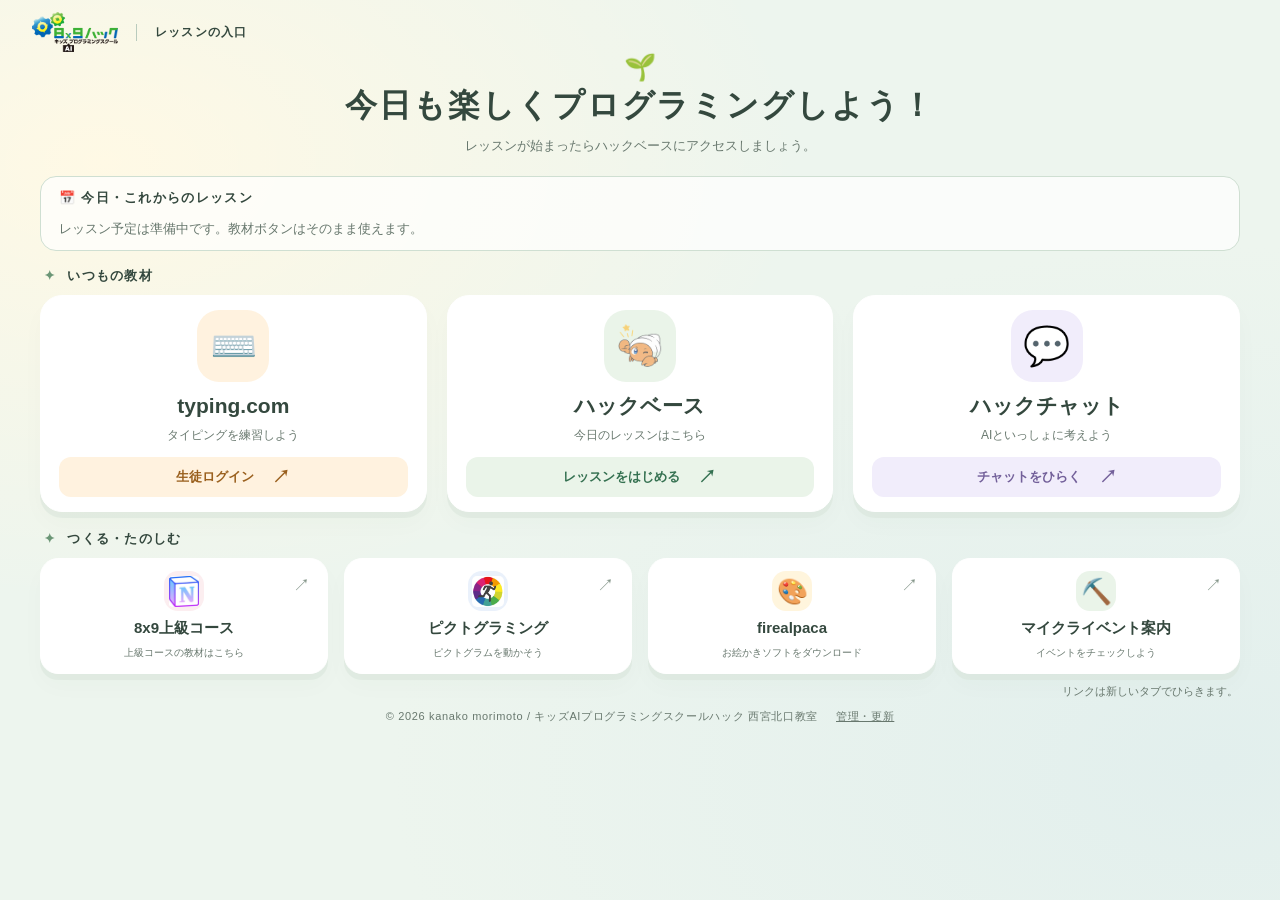
==== index.html @ 85247eb0 "Replace secondary links with advanced course and pictogramming" ====
<!doctype html>
<html lang="ja">
<head>
  <meta charset="utf-8">
  <meta name="viewport" content="width=device-width, initial-scale=1">
  <meta name="theme-color" content="#edf5ee">
  <title>レッスンの入口 | 8×9</title>
  <link rel="stylesheet" href="style.css?v=20261023-links">
  <script src="lessons.js" defer></script>
</head>
<body class="lesson-home">
  <header class="site-header"><span class="brand"><img class="brand-logo" src="img/logo_new_ver1b.png" alt="ハック キッズプログラミングスクール"><span class="brand-label">レッスンの入口</span></span></header>
  <main>
    <div class="welcome">
      <span class="welcome-icon" aria-hidden="true">🌱</span>
      <h1>今日も楽しく<span>プログラミングしよう！</span></h1>
      <p>レッスンが始まったらハックベースにアクセスしましょう。</p>
    </div>
    <section class="lesson-panel" aria-labelledby="lesson-heading">
      <div class="lesson-panel-heading"><h2 id="lesson-heading">📅 今日・これからのレッスン</h2><span id="lesson-updated"></span></div>
      <div id="lesson-content" aria-live="polite"><p>予定を確認しています…</p></div>
      <noscript><p>予定の表示にはJavaScriptを有効にしてください。</p></noscript>
    </section>
    <section aria-labelledby="main-heading">
      <h2 id="main-heading"><span aria-hidden="true">✦</span> いつもの教材</h2>
      <div class="main-grid">
        <a class="card main-card orange" href="https://www.typing.com/student/login" target="_blank" rel="noopener noreferrer">
          <span class="card-icon" aria-hidden="true">⌨️</span><h3>typing.com</h3><p>タイピングを練習しよう</p><span class="card-action">生徒ログイン <span aria-hidden="true">↗</span></span>
        </a>
        <a class="card main-card green" href="https://8x9base.com/lesson-entry" target="_blank" rel="noopener noreferrer">
          <span class="card-icon" aria-hidden="true"><img class="hakkun-icon" src="img/hakkun_wink.png" alt=""></span><h3>ハックベース</h3><p>今日のレッスンはこちら</p><span class="card-action">レッスンをはじめる <span aria-hidden="true">↗</span></span>
        </a>
        <a class="card main-card purple" href="https://dev-8x9-ai.whole.jp/login" target="_blank" rel="noopener noreferrer">
          <span class="card-icon" aria-hidden="true">💬</span><h3>ハックチャット</h3><p>AIといっしょに考えよう</p><span class="card-action">チャットをひらく <span aria-hidden="true">↗</span></span>
        </a>
      </div>
    </section>
    <section class="tools" aria-labelledby="tools-heading">
      <h2 id="tools-heading"><span aria-hidden="true">✦</span> つくる・たのしむ</h2>
      <div class="sub-grid">
        <a class="card sub-card" href="https://8x9.notion.site/8x9-9d2c09c50df047fd9d2779629bd6be53?pvs=143" target="_blank" rel="noopener noreferrer"><span class="sub-icon pink" aria-hidden="true"><img src="img/notion.jpg" alt=""></span><h3>8x9上級コース</h3><p>上級コースの教材はこちら</p><span class="sub-arrow" aria-hidden="true">↗</span></a>
        <a class="card sub-card" href="https://pictogramming.org/toppage/" target="_blank" rel="noopener noreferrer"><span class="sub-icon blue" aria-hidden="true"><img src="img/Pictagramming.png" alt=""></span><h3>ピクトグラミング</h3><p>ピクトグラムを動かそう</p><span class="sub-arrow" aria-hidden="true">↗</span></a>
        <a class="card sub-card" href="https://firealpaca.com/ja/download/" target="_blank" rel="noopener noreferrer"><span class="sub-icon yellow" aria-hidden="true">🎨</span><h3>firealpaca</h3><p>お絵かきソフトをダウンロード</p><span class="sub-arrow" aria-hidden="true">↗</span></a>
        <a class="card sub-card" href="https://em.8x9.jp/events/18" target="_blank" rel="noopener noreferrer"><span class="sub-icon green" aria-hidden="true">⛏️</span><h3>マイクライベント案内</h3><p>イベントをチェックしよう</p><span class="sub-arrow" aria-hidden="true">↗</span></a>
      </div>
    </section>
    <p class="tab-note">リンクは新しいタブでひらきます。</p>
  </main>
  <footer>© 2026 kanako morimoto / キッズAIプログラミングスクールハック 西宮北口教室<a class="admin-link" href="admin.html">管理・更新</a></footer>
</body>
</html>
---- style.css ----
/* 色や余白の共通設定 */
.lesson-panel { margin: 0 0 32px; padding: 20px 24px; border: 1px solid #cfdfd2; border-radius: 20px; background: #ffffffb8; }
.lesson-panel-heading { display: flex; flex-wrap: wrap; align-items: center; justify-content: space-between; gap: 8px; }
.lesson-panel-heading h2 { margin: 0; }
#lesson-updated { font-size: 11px; color: #68786e; }
#lesson-content > p { font-size: 13px; color: #68786e; margin-bottom: 0; }
.lesson-row { display: flex; flex-wrap: wrap; align-items: baseline; gap: 8px 16px; padding-top: 14px; }
.lesson-badge { border-radius: 8px; padding: 4px 9px; background: #eaf4e9; color: #357151; font-size: 12px; font-weight: bold; }
.lesson-time { font-size: 14px; }
.lesson-name { font-weight: bold; font-size: 15px; }
.lesson-room { color: #68786e; font-size: 12px; }
.admin-link { display: block; width: fit-content; margin: 16px auto 0; color: #68786e; font-size: 11px; }
:root {
  color-scheme: light;
  --ink: #34483e;
  --muted: #68786e;
  --background: #edf5ee;
  --accent: #357151;
}
* { box-sizing: border-box; }
body {
  margin: 0;
  min-height: 100vh;
  color: var(--ink);
  background: radial-gradient(ellipse at 8% 18%, #fff9e5 0, transparent 42%), radial-gradient(ellipse at 95% 85%, #e2efed 0, transparent 48%), var(--background);
  font-family: "Hiragino Maru Gothic ProN", "BIZ UDPGothic", "Yu Gothic", Meiryo, sans-serif;
  -webkit-font-smoothing: antialiased;
}
.site-header { display: flex; justify-content: flex-start; padding: 25px 40px 0; }
.brand { display: inline-flex; align-items: center; font-size: 27px; font-weight: 800; letter-spacing: -2px; }
.brand-logo { display: block; width: 108px; height: auto; }
.hakkun-icon { display: block; width: 60%; height: 60%; object-fit: contain; }
.brand-label { border-left: 1px solid #b9cbbd; margin-left: 18px; padding-left: 18px; font-size: 12px; letter-spacing: .1em; font-weight: 600; }
main { width: min(1120px, calc(100% - 80px)); margin: 0 auto; }
.welcome { text-align: center; padding: 14px 0 36px; }
.welcome-icon { display: block; font-size: 38px; margin-bottom: 10px; }
h1 { font-size: clamp(24px, 2.7vw, 36px); letter-spacing: .06em; line-height: 1.6; margin: 0; }
h1 span { display: inline-block; }
.welcome p { margin: 12px 0 0; font-size: 14px; color: var(--muted); line-height: 1.8; }
h2 { font-size: 14px; letter-spacing: .1em; font-weight: 700; margin: 0 0 16px 4px; }
h2 > span { color: #6b9676; margin-right: 6px; }
.main-grid { display: grid; grid-template-columns: repeat(3, minmax(0, 1fr)); gap: 24px; }
.card { position: relative; text-align: center; text-decoration: none; color: var(--ink); background: #fff; border: 1px solid #ffffff; box-shadow: 0 6px 0 #d7e3d980, 0 12px 24px #34483e06; transition: transform .18s ease, box-shadow .18s ease; }
.card:hover { transform: translateY(-5px); box-shadow: 0 9px 0 #d7e3d980, 0 16px 28px #34483e0d; }
.card:active { transform: translateY(0); }
.card:focus-visible { outline: 3px solid #357151; outline-offset: 5px; }
.main-card { border-radius: 26px; padding: 26px 22px 22px; }
.green { --tint: #eaf4e9; --tone: #357151; }
.orange { --tint: #fff2df; --tone: #9a601e; }
.purple { --tint: #f1edfb; --tone: #73609a; }
.card-icon { display: flex; align-items: center; justify-content: center; width: 88px; height: 88px; margin: 0 auto 17px; background: var(--tint); border-radius: 30px; font-size: 45px; }
h3 { margin: 0; line-height: 1.5; font-size: 23px; }
.card p { font-size: 13px; color: var(--muted); line-height: 1.7; margin: 8px 0 0; }
.card-action { display: flex; align-items: center; justify-content: center; gap: 18px; background: var(--tint); color: var(--tone); font-size: 13px; font-weight: 700; border-radius: 12px; padding: 12px 8px; margin-top: 23px; }
.card-action > span { font-size: 18px; }
.tools { margin-top: 36px; }
.sub-grid { display: grid; grid-template-columns: repeat(4, minmax(0, 1fr)); gap: 20px; }
.sub-card { border-radius: 22px; padding: 22px 10px 23px; }
.sub-icon { display: flex; align-items: center; justify-content: center; width: 60px; height: 60px; margin: 0 auto 12px; border-radius: 21px; background: var(--tint); font-size: 33px; }
.pink { --tint: #fceef0; }
.blue { --tint: #eaf1fb; }
.yellow { --tint: #fff5dd; }
.sub-card h3 { font-size: 17px; }
.sub-card p { font-size: 11px; }
.sub-arrow { position: absolute; top: 15px; right: 17px; color: #85968a; font-size: 17px; }
.tab-note { text-align: right; color: var(--muted); font-size: 11px; margin: 18px 2px 0; }
footer { text-align: center; font-size: 12px; letter-spacing: .06em; color: var(--muted); padding: 32px 20px 25px; }
@media (min-width: 1600px) {
  main { width: min(1320px, calc(100% - 120px)); }
  .welcome { padding-top: 38px; padding-bottom: 44px; }
  .main-card { padding-top: 34px; padding-bottom: 28px; }
  .sub-card { padding-top: 28px; padding-bottom: 28px; }
}
@media (max-width: 800px) {
  .site-header { padding: 20px 24px 0; }
  main { width: calc(100% - 40px); }
  .welcome { padding-top: 28px; }
  .main-grid { gap: 14px; }
  .main-card { padding: 22px 12px 16px; }
  h3 { font-size: 19px; }
  .card-action { font-size: 11px; gap: 8px; }
  .sub-grid { grid-template-columns: repeat(2, minmax(0, 1fr)); gap: 16px; }
}
@media (max-width: 560px) {
  .welcome p { font-size: 12px; }
  h1 { font-size: 24px; }
  .main-grid { grid-template-columns: 1fr; }
  .main-card { display: grid; grid-template-columns: 64px 1fr; gap: 0 16px; text-align: left; padding: 20px; }
  .card-icon { grid-row: 1 / 4; width: 64px; height: 64px; border-radius: 22px; font-size: 34px; margin: 0; align-self: center; }
  .main-card p { margin-top: 3px; }
  .card-action { margin-top: 12px; padding: 8px 10px; justify-content: space-between; }
  .sub-card h3 { font-size: 14px; }
  .sub-card p { font-size: 10px; }
  .tab-note { text-align: center; }
}
@media (prefers-reduced-motion: reduce) {
  .card { transition: none; }
  .card:hover { transform: none; }
}

/* ノートPCでは表示領域の高さに合わせて余白を調整する。拡大時は通常スクロールを許容。 */
@media (min-width: 801px) and (max-height: 900px) {
  .lesson-home .site-header { padding: 12px 32px 0; }
  .lesson-home .brand-logo { width: 86px; }
  .lesson-home main { width: min(1200px, calc(100% - 64px)); }
  .lesson-home .welcome { padding: 0 0 clamp(12px, 2vh, 18px); }
  .lesson-home .welcome-icon { font-size: 26px; margin-bottom: 0; }
  .lesson-home h1 { font-size: clamp(24px, 2.5vw, 32px); line-height: 1.4; }
  .lesson-home .welcome p { margin-top: 6px; font-size: 13px; }
  .lesson-home .lesson-panel { padding: 12px 18px; margin-bottom: 16px; border-radius: 16px; }
  .lesson-home .lesson-row { padding-top: 8px; }
  .lesson-home h2 { margin-bottom: 10px; font-size: 13px; }
  .lesson-home .lesson-panel-heading h2 { margin: 0; }
  .lesson-home .main-grid { gap: 20px; }
  .lesson-home .main-card { padding: 14px 18px; border-radius: 22px; }
  .lesson-home .card-icon { width: clamp(56px, 9vh, 72px); height: clamp(56px, 9vh, 72px); margin-bottom: 8px; border-radius: 22px; font-size: clamp(30px, 4.8vh, 38px); }
  .lesson-home .main-card h3 { font-size: 21px; }
  .lesson-home .card p { margin-top: 4px; font-size: 12px; }
  .lesson-home .card-action { margin-top: 12px; padding: 8px; }
  .lesson-home .tools { margin-top: 18px; }
  .lesson-home .sub-grid { gap: 16px; }
  .lesson-home .sub-card { padding: 12px 8px; border-radius: 18px; }
  .lesson-home .sub-icon { width: 40px; height: 40px; font-size: 25px; border-radius: 14px; margin-bottom: 6px; }
  .lesson-home .sub-card h3 { font-size: 15px; }
  .lesson-home .sub-card p { font-size: 10px; }
  .lesson-home .tab-note { margin-top: 10px; }
  .lesson-home footer { padding: 10px 20px 12px; font-size: 11px; }
  .lesson-home .admin-link { display: inline-block; margin: 0 0 0 18px; }
}

@media (min-width: 801px) and (max-height: 740px) {
  .lesson-home .welcome-icon { display: none; }
  .lesson-home h1 { font-size: 28px; }
  .lesson-home .welcome { padding-bottom: 12px; }
  .lesson-home .main-card { padding: 10px 16px; }
  .lesson-home .card-icon { width: 52px; height: 52px; font-size: 28px; margin-bottom: 4px; }
  .lesson-home .card-action { margin-top: 8px; }
  .lesson-home .sub-card { display: grid; grid-template-columns: 36px minmax(0, 1fr); align-content: center; column-gap: 8px; text-align: left; padding: 14px 12px; }
  .lesson-home .sub-icon { grid-row: 1 / 3; align-self: center; width: 36px; height: 36px; margin: 0; font-size: 23px; }
  .lesson-home .sub-card h3 { font-size: 13px; }
  .lesson-home .sub-card p { font-size: 10px; }
  .lesson-home .sub-arrow { top: 2px; right: 8px; font-size: 13px; }
}

.sub-icon img { display: block; width: 78%; height: 78%; object-fit: contain; border-radius: 5px; }
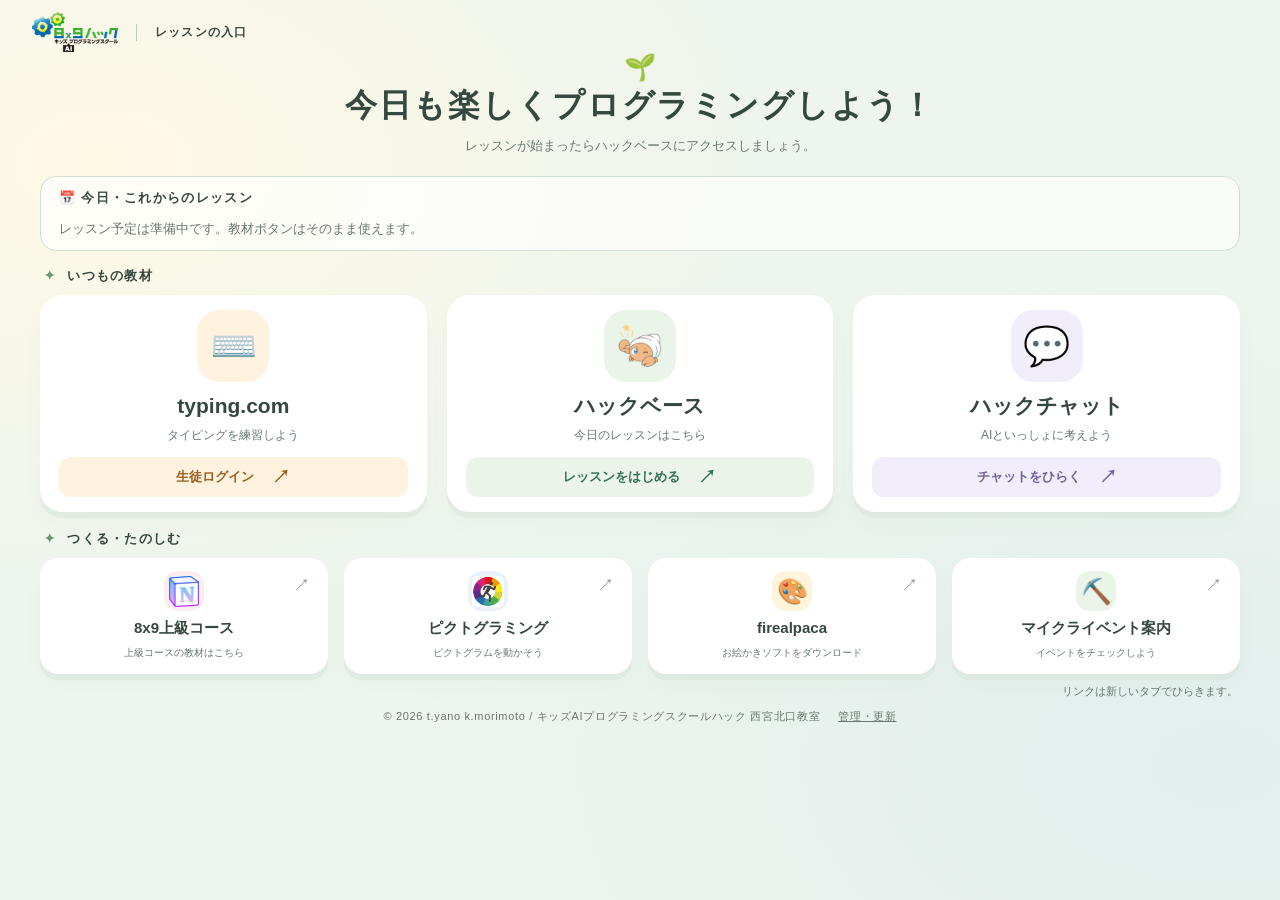
==== commit b2c13e69: "Update copyright authors" ====
--- a/index.html
+++ b/index.html
@@ -6,7 +6,7 @@
   <meta name="theme-color" content="#edf5ee">
   <title>レッスンの入口 | 8×9</title>
   <link rel="stylesheet" href="style.css?v=20261023-links">
-  <script src="lessons.js" defer></script>
+  <script src="lessons.js?v=20261023-active" defer></script>
 </head>
 <body class="lesson-home">
   <header class="site-header"><span class="brand"><img class="brand-logo" src="img/logo_new_ver1b.png" alt="ハック キッズプログラミングスクール"><span class="brand-label">レッスンの入口</span></span></header>
@@ -46,6 +46,6 @@
     </section>
     <p class="tab-note">リンクは新しいタブでひらきます。</p>
   </main>
-  <footer>© 2026 kanako morimoto / キッズAIプログラミングスクールハック 西宮北口教室<a class="admin-link" href="admin.html">管理・更新</a></footer>
+  <footer>© 2026 t.yano k.morimoto / キッズAIプログラミングスクールハック 西宮北口教室<a class="admin-link" href="admin.html">管理・更新</a></footer>
 </body>
 </html>
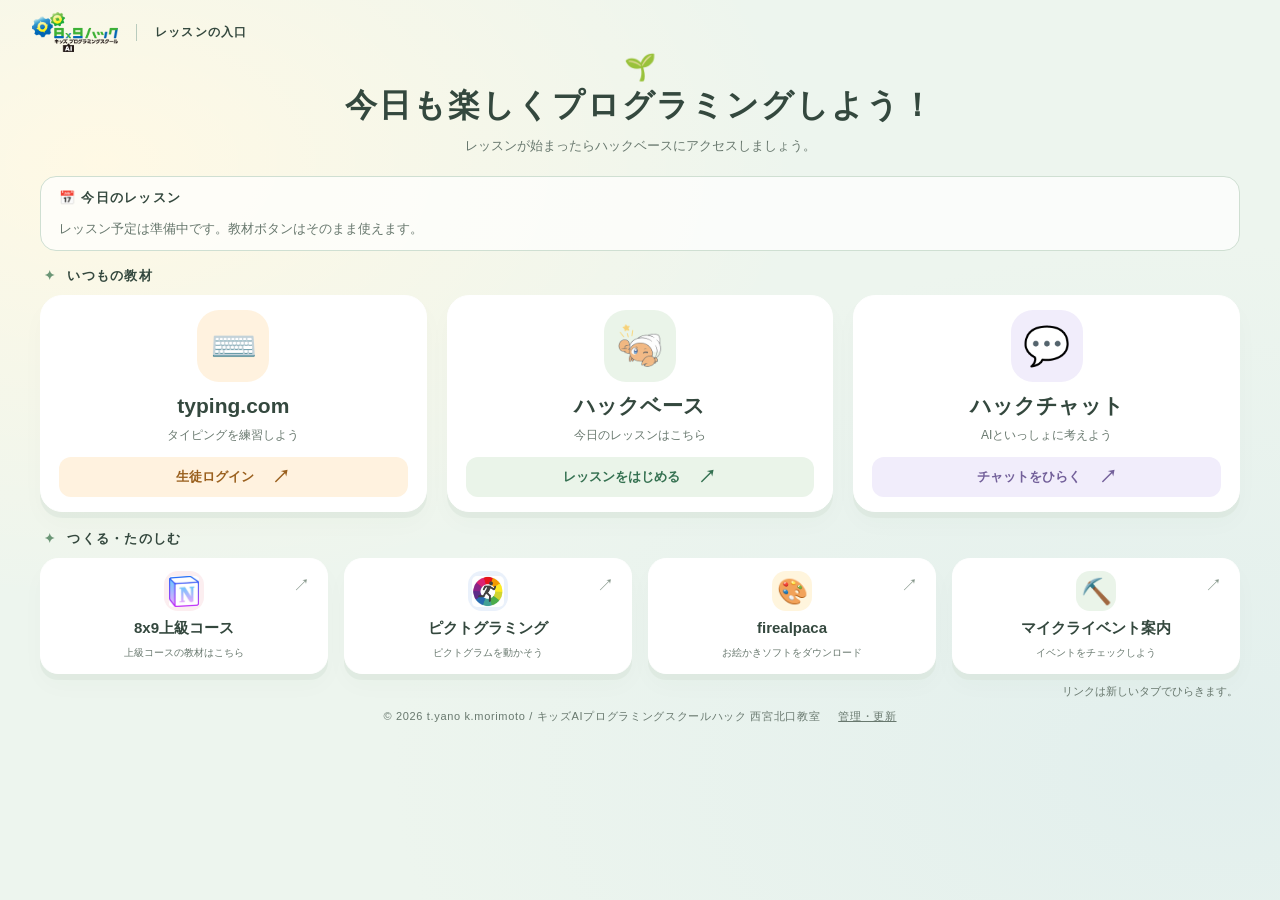
==== commit c521f23c: "Rename lesson panel heading to today lessons" ====
--- a/index.html
+++ b/index.html
@@ -17,7 +17,7 @@
       <p>レッスンが始まったらハックベースにアクセスしましょう。</p>
     </div>
     <section class="lesson-panel" aria-labelledby="lesson-heading">
-      <div class="lesson-panel-heading"><h2 id="lesson-heading">📅 今日・これからのレッスン</h2><span id="lesson-updated"></span></div>
+      <div class="lesson-panel-heading"><h2 id="lesson-heading">📅 今日のレッスン</h2><span id="lesson-updated"></span></div>
       <div id="lesson-content" aria-live="polite"><p>予定を確認しています…</p></div>
       <noscript><p>予定の表示にはJavaScriptを有効にしてください。</p></noscript>
     </section>
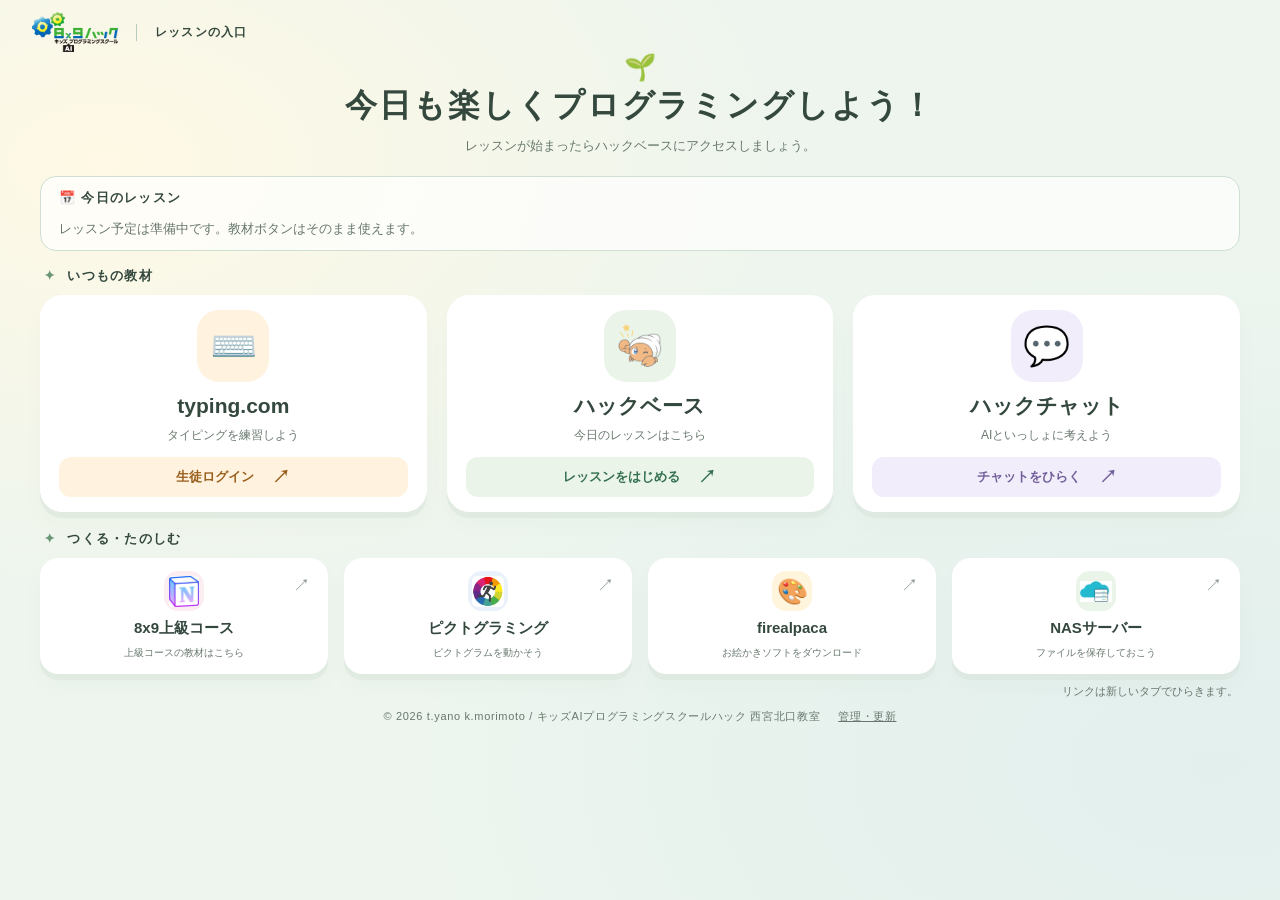
==== commit 9e76f895: "Replace Minecraft event card with NAS server link" ====
--- a/index.html
+++ b/index.html
@@ -41,7 +41,7 @@
         <a class="card sub-card" href="https://8x9.notion.site/8x9-9d2c09c50df047fd9d2779629bd6be53?pvs=143" target="_blank" rel="noopener noreferrer"><span class="sub-icon pink" aria-hidden="true"><img src="img/notion.jpg" alt=""></span><h3>8x9上級コース</h3><p>上級コースの教材はこちら</p><span class="sub-arrow" aria-hidden="true">↗</span></a>
         <a class="card sub-card" href="https://pictogramming.org/toppage/" target="_blank" rel="noopener noreferrer"><span class="sub-icon blue" aria-hidden="true"><img src="img/Pictagramming.png" alt=""></span><h3>ピクトグラミング</h3><p>ピクトグラムを動かそう</p><span class="sub-arrow" aria-hidden="true">↗</span></a>
         <a class="card sub-card" href="https://firealpaca.com/ja/download/" target="_blank" rel="noopener noreferrer"><span class="sub-icon yellow" aria-hidden="true">🎨</span><h3>firealpaca</h3><p>お絵かきソフトをダウンロード</p><span class="sub-arrow" aria-hidden="true">↗</span></a>
-        <a class="card sub-card" href="https://em.8x9.jp/events/18" target="_blank" rel="noopener noreferrer"><span class="sub-icon green" aria-hidden="true">⛏️</span><h3>マイクライベント案内</h3><p>イベントをチェックしよう</p><span class="sub-arrow" aria-hidden="true">↗</span></a>
+        <a class="card sub-card" href="https://iot.myasustor.com:8801/portal/?6ADC2DCA" target="_blank" rel="noopener noreferrer"><span class="sub-icon green" aria-hidden="true"><img src="img/nas-server.png" alt=""></span><h3>NASサーバー</h3><p>ファイルを保存しておこう</p><span class="sub-arrow" aria-hidden="true">↗</span></a>
       </div>
     </section>
     <p class="tab-note">リンクは新しいタブでひらきます。</p>
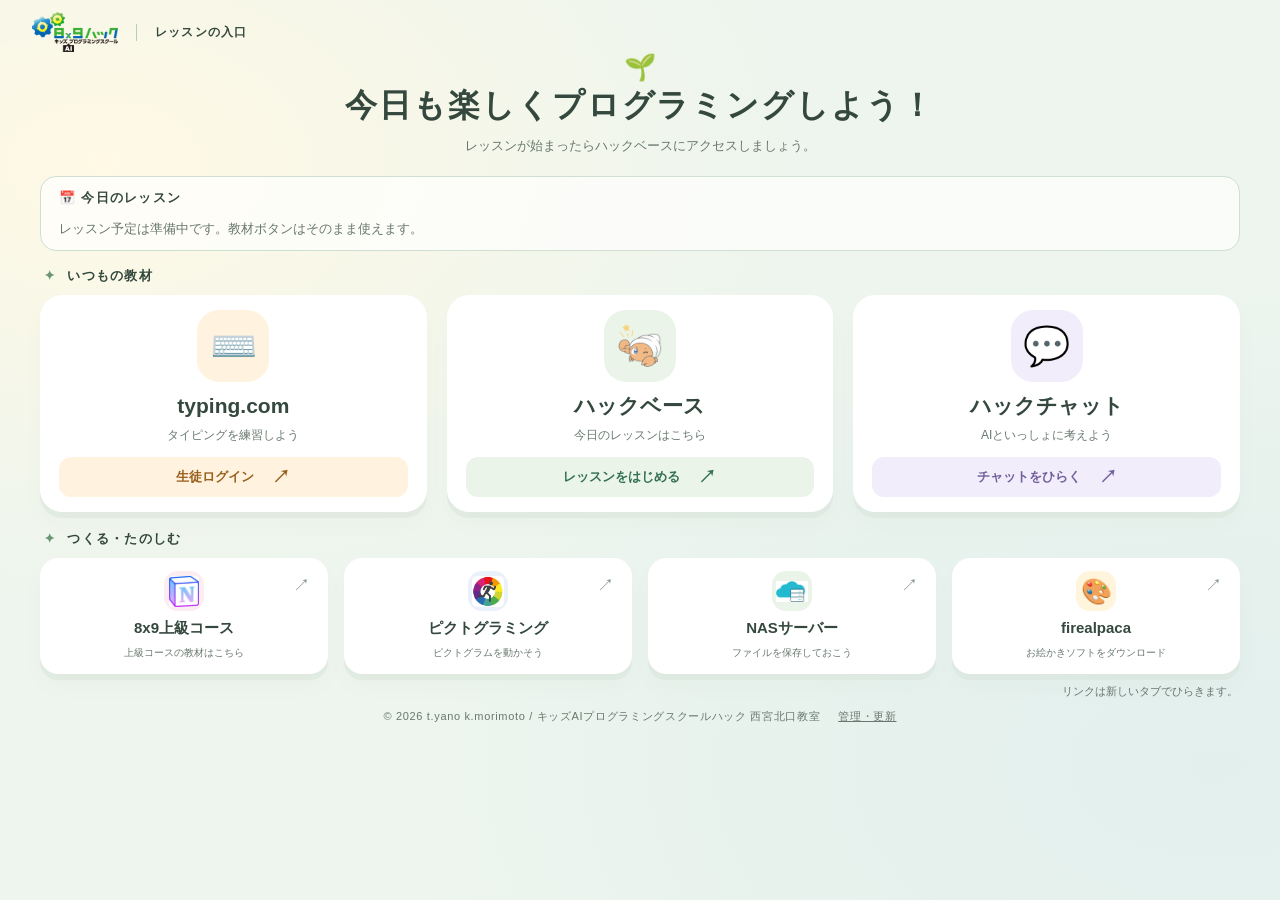
==== commit 89de3269: "Swap NAS server and FireAlpaca card order" ====
--- a/index.html
+++ b/index.html
@@ -40,8 +40,8 @@
       <div class="sub-grid">
         <a class="card sub-card" href="https://8x9.notion.site/8x9-9d2c09c50df047fd9d2779629bd6be53?pvs=143" target="_blank" rel="noopener noreferrer"><span class="sub-icon pink" aria-hidden="true"><img src="img/notion.jpg" alt=""></span><h3>8x9上級コース</h3><p>上級コースの教材はこちら</p><span class="sub-arrow" aria-hidden="true">↗</span></a>
         <a class="card sub-card" href="https://pictogramming.org/toppage/" target="_blank" rel="noopener noreferrer"><span class="sub-icon blue" aria-hidden="true"><img src="img/Pictagramming.png" alt=""></span><h3>ピクトグラミング</h3><p>ピクトグラムを動かそう</p><span class="sub-arrow" aria-hidden="true">↗</span></a>
+        <a class="card sub-card" href="https://iot.myasustor.com:8801/portal/?6ADC2DCA" target="_blank" rel="noopener noreferrer"><span class="sub-icon green" aria-hidden="true"><img src="img/nas-server.png" alt=""></span><h3>NASサーバー</h3><p>ファイルを保存しておこう</p><span class="sub-arrow" aria-hidden="true">↗</span></a>
         <a class="card sub-card" href="https://firealpaca.com/ja/download/" target="_blank" rel="noopener noreferrer"><span class="sub-icon yellow" aria-hidden="true">🎨</span><h3>firealpaca</h3><p>お絵かきソフトをダウンロード</p><span class="sub-arrow" aria-hidden="true">↗</span></a>
-        <a class="card sub-card" href="https://iot.myasustor.com:8801/portal/?6ADC2DCA" target="_blank" rel="noopener noreferrer"><span class="sub-icon green" aria-hidden="true"><img src="img/nas-server.png" alt=""></span><h3>NASサーバー</h3><p>ファイルを保存しておこう</p><span class="sub-arrow" aria-hidden="true">↗</span></a>
       </div>
     </section>
     <p class="tab-note">リンクは新しいタブでひらきます。</p>
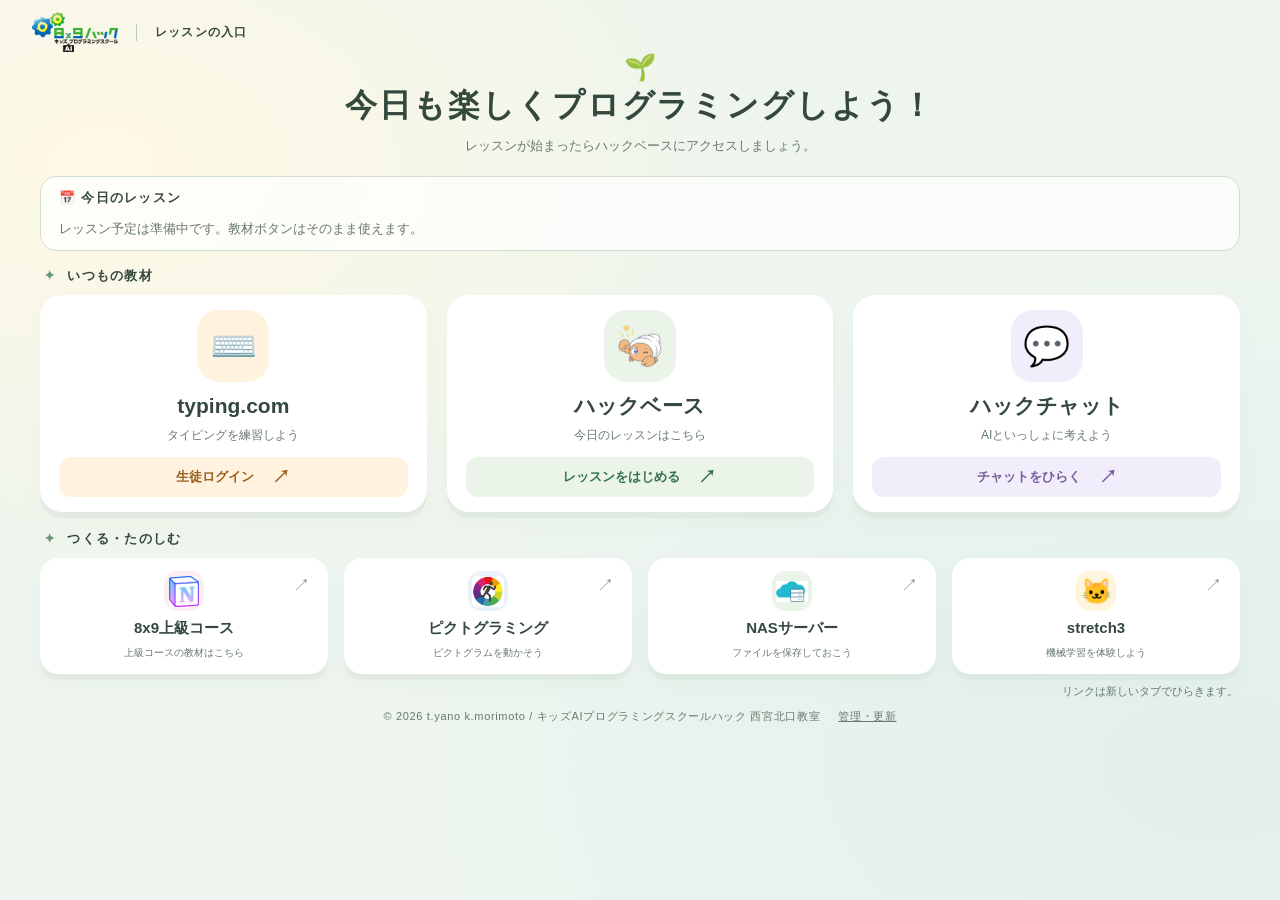
==== commit 876982fd: "Replace FireAlpaca card with Stretch3" ====
--- a/index.html
+++ b/index.html
@@ -41,7 +41,7 @@
         <a class="card sub-card" href="https://8x9.notion.site/8x9-9d2c09c50df047fd9d2779629bd6be53?pvs=143" target="_blank" rel="noopener noreferrer"><span class="sub-icon pink" aria-hidden="true"><img src="img/notion.jpg" alt=""></span><h3>8x9上級コース</h3><p>上級コースの教材はこちら</p><span class="sub-arrow" aria-hidden="true">↗</span></a>
         <a class="card sub-card" href="https://pictogramming.org/toppage/" target="_blank" rel="noopener noreferrer"><span class="sub-icon blue" aria-hidden="true"><img src="img/Pictagramming.png" alt=""></span><h3>ピクトグラミング</h3><p>ピクトグラムを動かそう</p><span class="sub-arrow" aria-hidden="true">↗</span></a>
         <a class="card sub-card" href="https://iot.myasustor.com:8801/portal/?6ADC2DCA" target="_blank" rel="noopener noreferrer"><span class="sub-icon green" aria-hidden="true"><img src="img/nas-server.png" alt=""></span><h3>NASサーバー</h3><p>ファイルを保存しておこう</p><span class="sub-arrow" aria-hidden="true">↗</span></a>
-        <a class="card sub-card" href="https://firealpaca.com/ja/download/" target="_blank" rel="noopener noreferrer"><span class="sub-icon yellow" aria-hidden="true">🎨</span><h3>firealpaca</h3><p>お絵かきソフトをダウンロード</p><span class="sub-arrow" aria-hidden="true">↗</span></a>
+        <a class="card sub-card" href="https://stretch3.champierre.com/" target="_blank" rel="noopener noreferrer"><span class="sub-icon yellow" aria-hidden="true">🐱</span><h3>stretch3</h3><p>機械学習を体験しよう</p><span class="sub-arrow" aria-hidden="true">↗</span></a>
       </div>
     </section>
     <p class="tab-note">リンクは新しいタブでひらきます。</p>
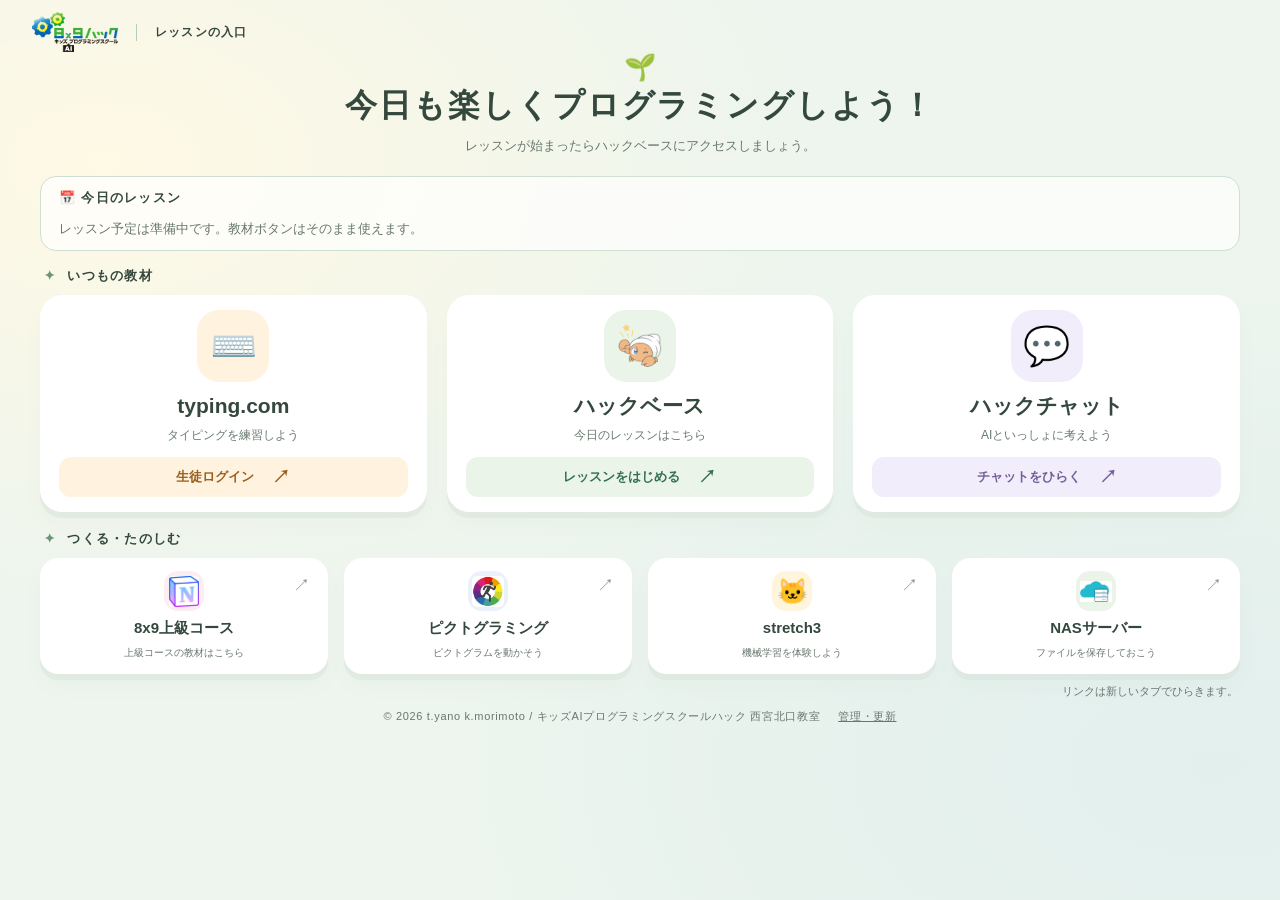
==== commit 04cec17b: "Swap Stretch3 and NAS server cards" ====
--- a/index.html
+++ b/index.html
@@ -40,8 +40,8 @@
       <div class="sub-grid">
         <a class="card sub-card" href="https://8x9.notion.site/8x9-9d2c09c50df047fd9d2779629bd6be53?pvs=143" target="_blank" rel="noopener noreferrer"><span class="sub-icon pink" aria-hidden="true"><img src="img/notion.jpg" alt=""></span><h3>8x9上級コース</h3><p>上級コースの教材はこちら</p><span class="sub-arrow" aria-hidden="true">↗</span></a>
         <a class="card sub-card" href="https://pictogramming.org/toppage/" target="_blank" rel="noopener noreferrer"><span class="sub-icon blue" aria-hidden="true"><img src="img/Pictagramming.png" alt=""></span><h3>ピクトグラミング</h3><p>ピクトグラムを動かそう</p><span class="sub-arrow" aria-hidden="true">↗</span></a>
+        <a class="card sub-card" href="https://stretch3.champierre.com/" target="_blank" rel="noopener noreferrer"><span class="sub-icon yellow" aria-hidden="true">🐱</span><h3>stretch3</h3><p>機械学習を体験しよう</p><span class="sub-arrow" aria-hidden="true">↗</span></a>
         <a class="card sub-card" href="https://iot.myasustor.com:8801/portal/?6ADC2DCA" target="_blank" rel="noopener noreferrer"><span class="sub-icon green" aria-hidden="true"><img src="img/nas-server.png" alt=""></span><h3>NASサーバー</h3><p>ファイルを保存しておこう</p><span class="sub-arrow" aria-hidden="true">↗</span></a>
-        <a class="card sub-card" href="https://stretch3.champierre.com/" target="_blank" rel="noopener noreferrer"><span class="sub-icon yellow" aria-hidden="true">🐱</span><h3>stretch3</h3><p>機械学習を体験しよう</p><span class="sub-arrow" aria-hidden="true">↗</span></a>
       </div>
     </section>
     <p class="tab-note">リンクは新しいタブでひらきます。</p>
